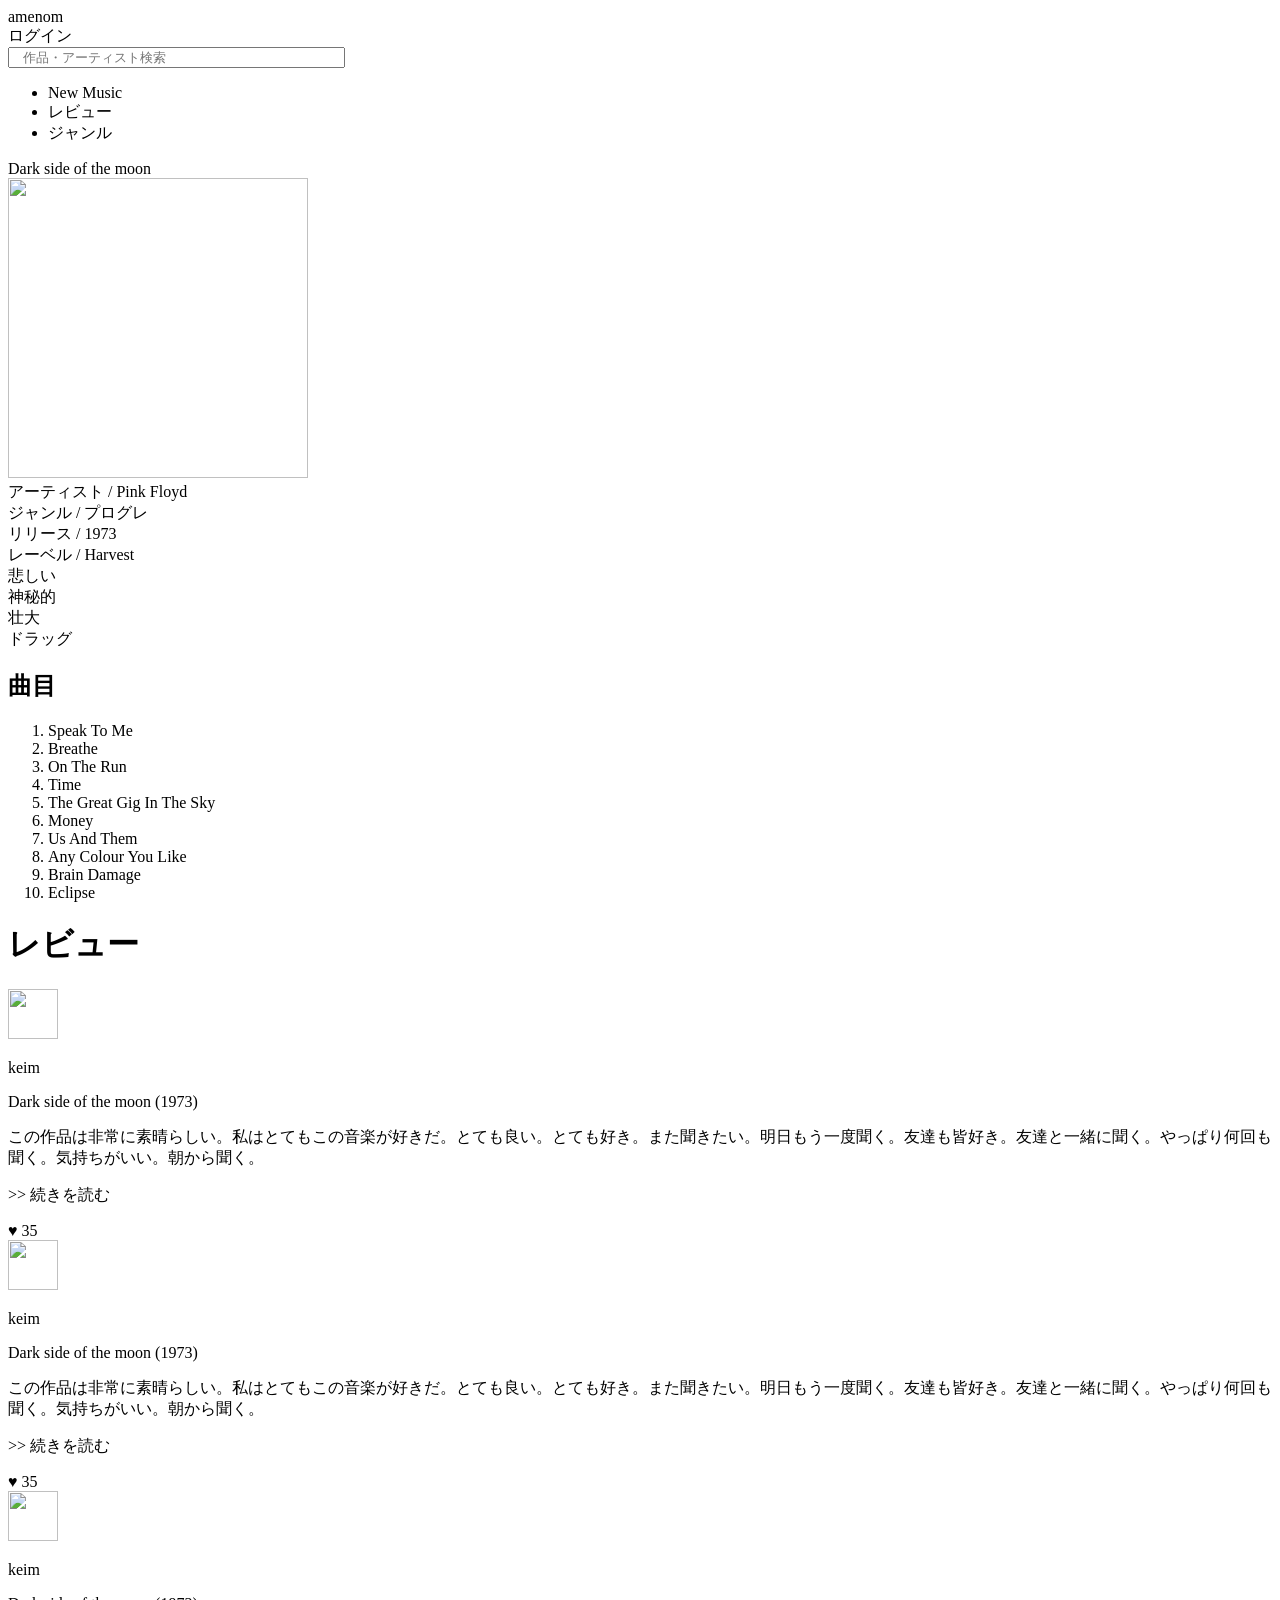
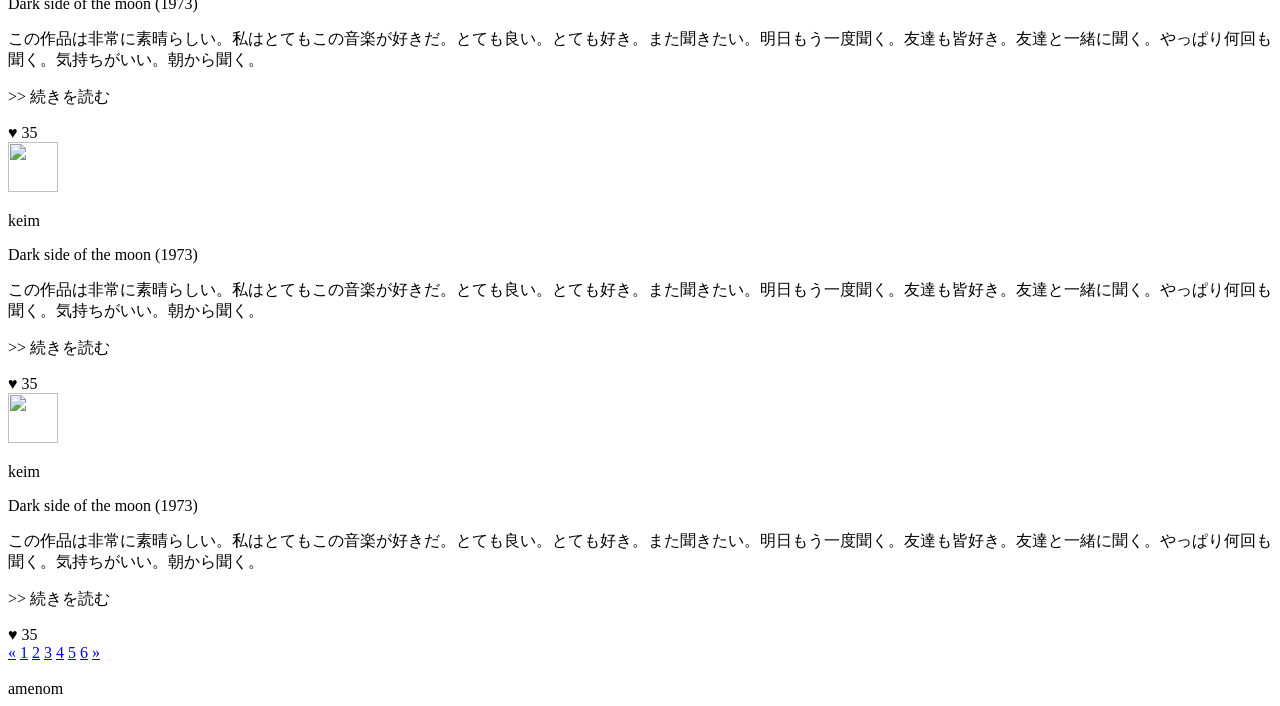
==== templates/each_album.html @ 885d0ac3 "Update each_album.html" ====
<!DOCTYPE html>
<html lang="ja">
<head>
  <meta charset="UTF-8">
  <meta name="viewport" content="width=device-width, initial-scale=1.0">
  <link rel="stylesheet" href="C:\Users\keima\Desktop\amenom\css\each album.css">
  <link href="https://fonts.googleapis.com/css2?family=Quicksand:wght@700&display=swap" rel="stylesheet">
  <title>Album</title>
  <style>
    .review-box-left img{
        width:50px;
        height:50px;
      }
      .review-box-right img{
        width:100px;
        height:100px;
      }
      .jacket img{
            width: 300px;
            height: 300px;	
        }
  </style>
</head>
<body>
  <div class="header">
    <div class="header-logo"> amenom </div>
    <div class="login"> ログイン </div>
    <div class="header-login">
      <form method="get" action="http://www.google.co.jp/search" class="search_container"> <input type="text" size="40" placeholder="   作品・アーティスト検索"> </form>
    </div>
    <div class="header-list">
      <ul>
        <li class="bar">New Music</li>
        <li class="bar">レビュー</li>
        <li class="bar">ジャンル</li>
      </ul>
    </div>
  </div>
  <div class="album-title">Dark side of the moon</div>
  <div class="album-tag-ad">
    <div class="jacket">
       <img src="R-3775445-1343934326-6026.jpg"> </div>
    <div class="tags">
      <div class="tag-detail"> <span class="detail-contents">アーティスト</span> / Pink Floyd</div>
      <div class="tag-detail"> <span class="detail-contents">ジャンル</span> / プログレ</div>
      <div class="tag-detail"> <span class="detail-contents">リリース</span> / 1973</div>
      <div class="tag-detail"> <span class="detail-contents">レーベル</span> / Harvest</div>
      
      <div class="tag-tag">
        <div class="tag-tag-detail">悲しい</div>
        <div class="tag-tag-detail">神秘的</div>
        <div class="tag-tag-detail"> 壮大</div>
        <div class="tag-tag-detail">ドラッグ</div>
      </div>
    </div>
    <div class="track">
      <h2>曲目</h2>
      <div class="tracklist">
        <ol>
          <li>Speak To Me </li>
          <li>Breathe </li>
          <li>On The Run</li>
          <li>Time</li>
          <li>The Great Gig In The Sky</li>
          <li>Money</li>
          <li>Us And Them</li>
          <li>Any Colour You Like</li>
          <li>Brain Damage</li>
          <li>Eclipse</li>
        </ol>
      </div>
    </div>
   
  </div>
  <div class="review-track">
    <div class="review">
      <h1>レビュー</h1>
      <div class="review-box">
        <div class="review-box-top">
          <div class="review-box-left"> <img src="R-3775445-1343934326-6026.jpg">
            <p class="username">keim</p>
            <p class="album-name">Dark side of the moon (1973)</p>
          </div>
        </div>
        <div>
          <p> この作品は非常に素晴らしい。私はとてもこの音楽が好きだ。とても良い。とても好き。また聞きたい。明日もう一度聞く。友達も皆好き。友達と一緒に聞く。やっぱり何回も聞く。気持ちがいい。朝から聞く。 </p>
          <p class="continue">>> 続きを読む</p>
          <div class="heart"><span class="heartmark">&hearts;</span> 35</div>
        </div>
      </div>
      <div class="review-box">
        <div class="review-box-top">
          <div class="review-box-left"> <img src="R-3775445-1343934326-6026.jpg">
            <p class="username">keim</p>
            <p class="album-name">Dark side of the moon (1973)</p>
          </div>
        </div>
        <div>
          <p> この作品は非常に素晴らしい。私はとてもこの音楽が好きだ。とても良い。とても好き。また聞きたい。明日もう一度聞く。友達も皆好き。友達と一緒に聞く。やっぱり何回も聞く。気持ちがいい。朝から聞く。 </p>
          <p class="continue">>> 続きを読む</p>
          <div class="heart"><span class="heartmark">&hearts;</span> 35</div>
        </div>
      </div>
      <div class="review-box">
        <div class="review-box-top">
          <div class="review-box-left"> <img src="R-3775445-1343934326-6026.jpg">
            <p class="username">keim</p>
            <p class="album-name">Dark side of the moon (1973)</p>
          </div>
        </div>
        <div>
          <p> この作品は非常に素晴らしい。私はとてもこの音楽が好きだ。とても良い。とても好き。また聞きたい。明日もう一度聞く。友達も皆好き。友達と一緒に聞く。やっぱり何回も聞く。気持ちがいい。朝から聞く。 </p>
          <p class="continue">>> 続きを読む</p>
          <div class="heart"><span class="heartmark">&hearts;</span> 35</div>
        </div>
      </div>
      <div class="review-box">
        <div class="review-box-top">
          <div class="review-box-left"> <img src="R-3775445-1343934326-6026.jpg">
            <p class="username">keim</p>
            <p class="album-name">Dark side of the moon (1973)</p>
          </div>
        </div>
        <div>
          <p> この作品は非常に素晴らしい。私はとてもこの音楽が好きだ。とても良い。とても好き。また聞きたい。明日もう一度聞く。友達も皆好き。友達と一緒に聞く。やっぱり何回も聞く。気持ちがいい。朝から聞く。 </p>
          <p class="continue">>> 続きを読む</p>
          <div class="heart"><span class="heartmark">&hearts;</span> 35</div>
        </div>
      </div>
      <div class="review-box">
        <div class="review-box-top">
          <div class="review-box-left"> <img src="R-3775445-1343934326-6026.jpg">
            <p class="username">keim</p>
            <p class="album-name">Dark side of the moon (1973)</p>
          </div>
        </div>
        <div>
          <p> この作品は非常に素晴らしい。私はとてもこの音楽が好きだ。とても良い。とても好き。また聞きたい。明日もう一度聞く。友達も皆好き。友達と一緒に聞く。やっぱり何回も聞く。気持ちがいい。朝から聞く。 </p>
          <p class="continue">>> 続きを読む</p>
          <div class="heart"><span class="heartmark">&hearts;</span> 35</div>
        </div>
      </div>
      <div class="pagination"> <a href="#">&laquo;</a> <a href="#">1</a> <a href="#">2</a> <a href="#">3</a> <a href="#">4</a> <a href="#">5</a> <a href="#">6</a> <a href="#">&raquo;</a> </div>
    </div>
    <div class="ad"> <img src="bnr_square.png" alt=""> </div>
    
  </div>
  <div class="footer"> amenom </div>
</body>
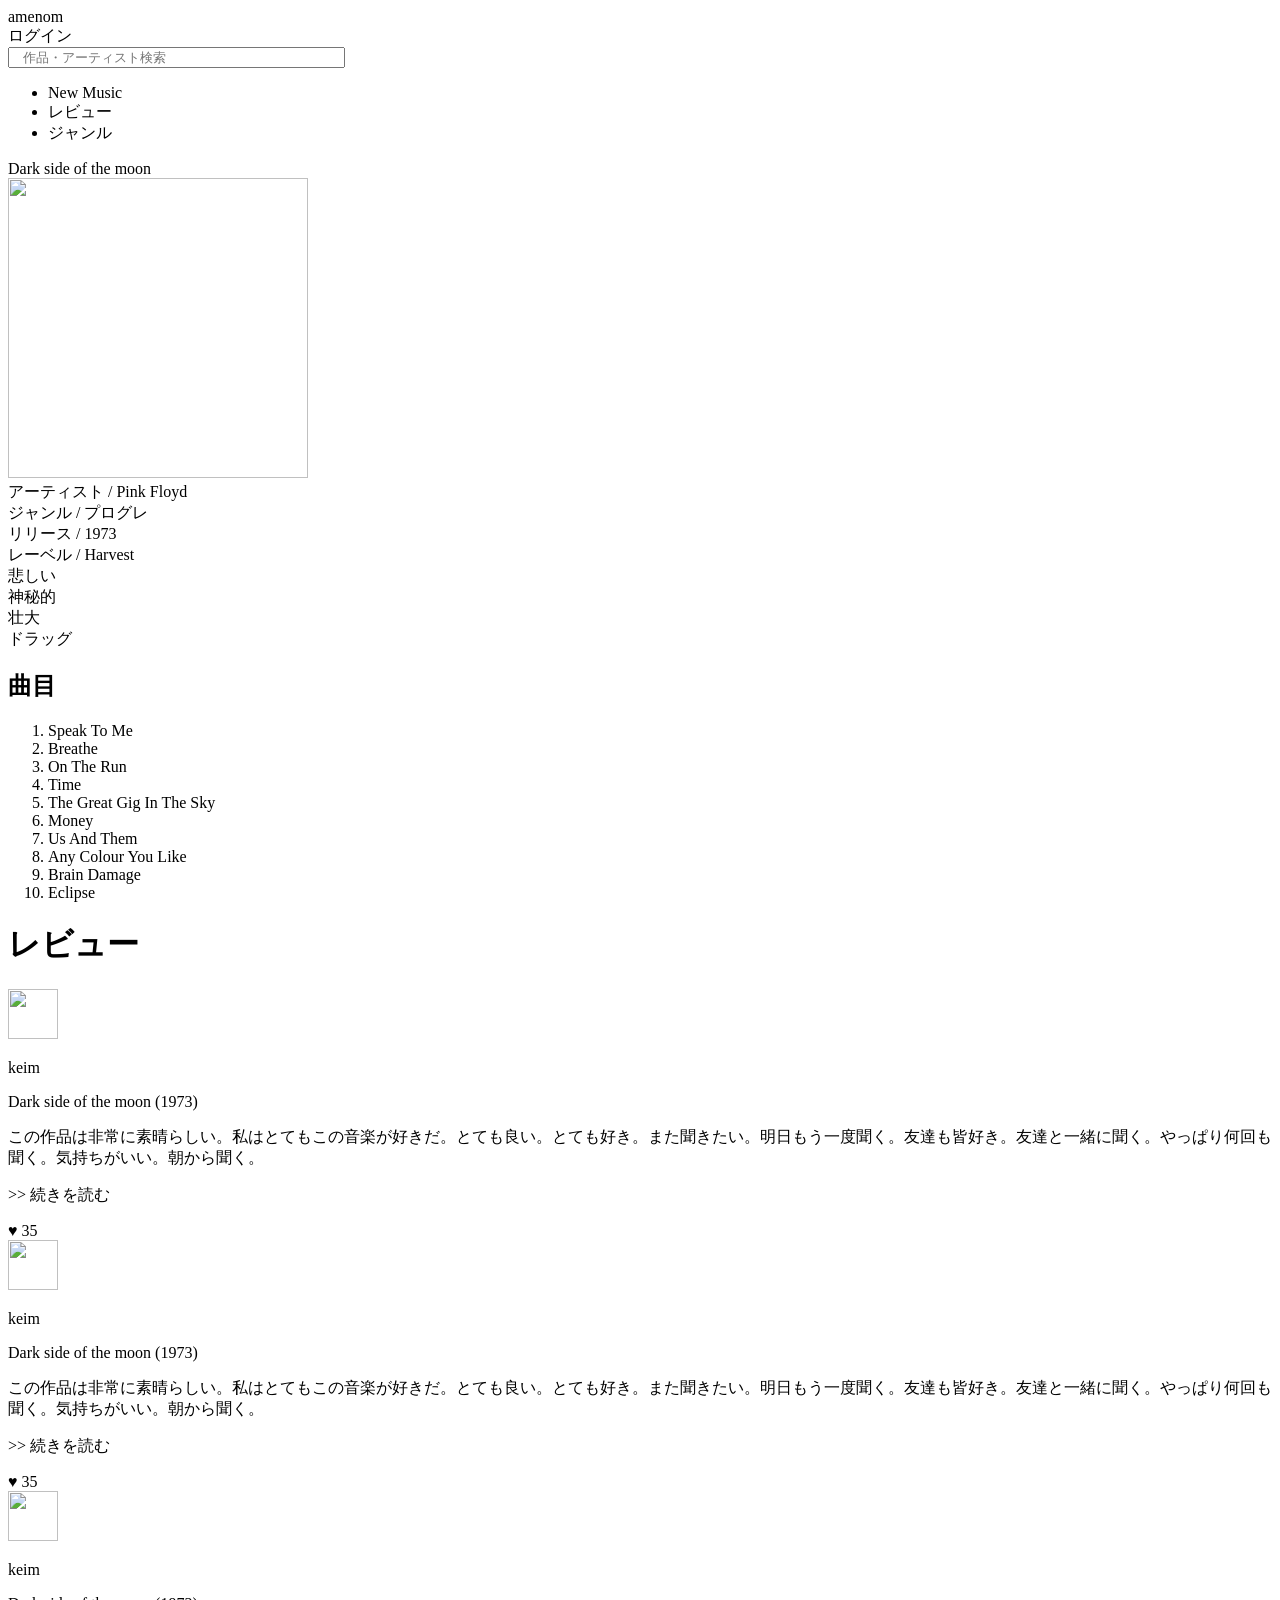
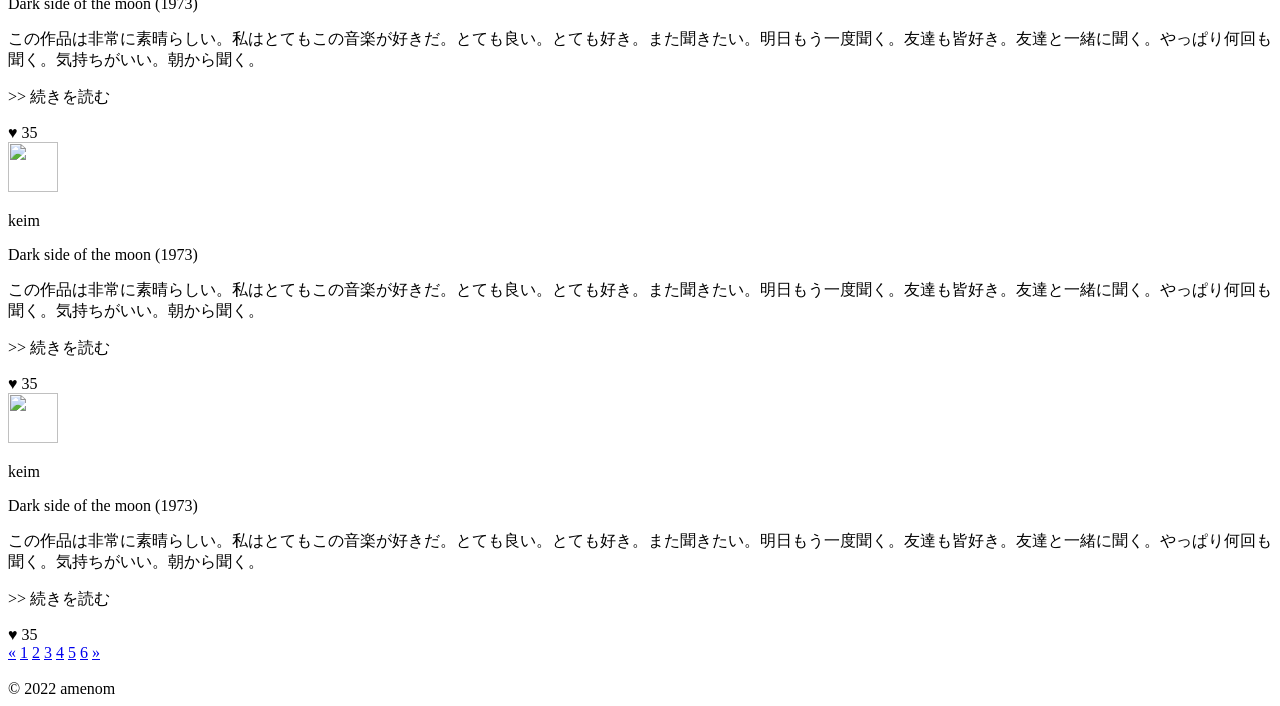
==== commit 9959d326: "Update each_album.html" ====
--- a/templates/each_album.html
+++ b/templates/each_album.html
@@ -145,5 +145,5 @@
     <div class="ad"> <img src="bnr_square.png" alt=""> </div>
     
   </div>
-  <div class="footer"> amenom </div>
+  <div class="footer"> © 2022 amenom </div>
 </body>
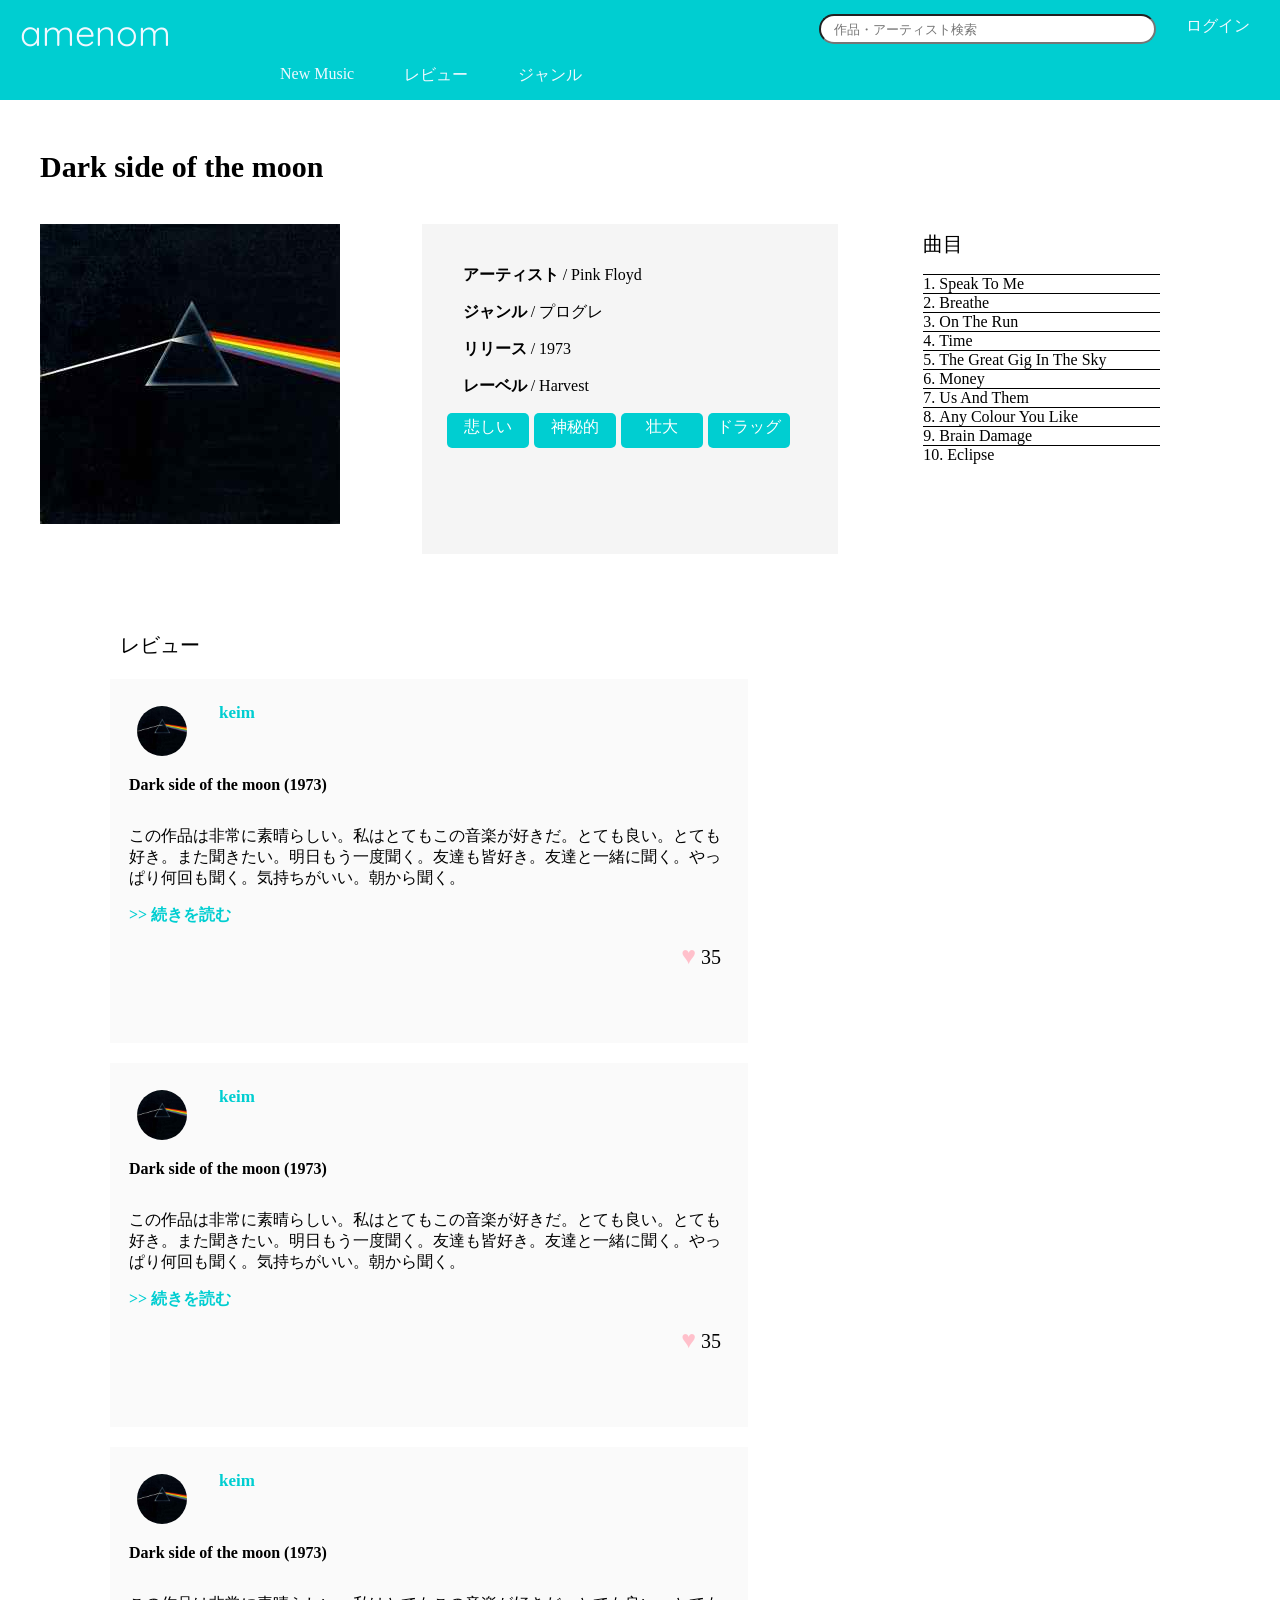
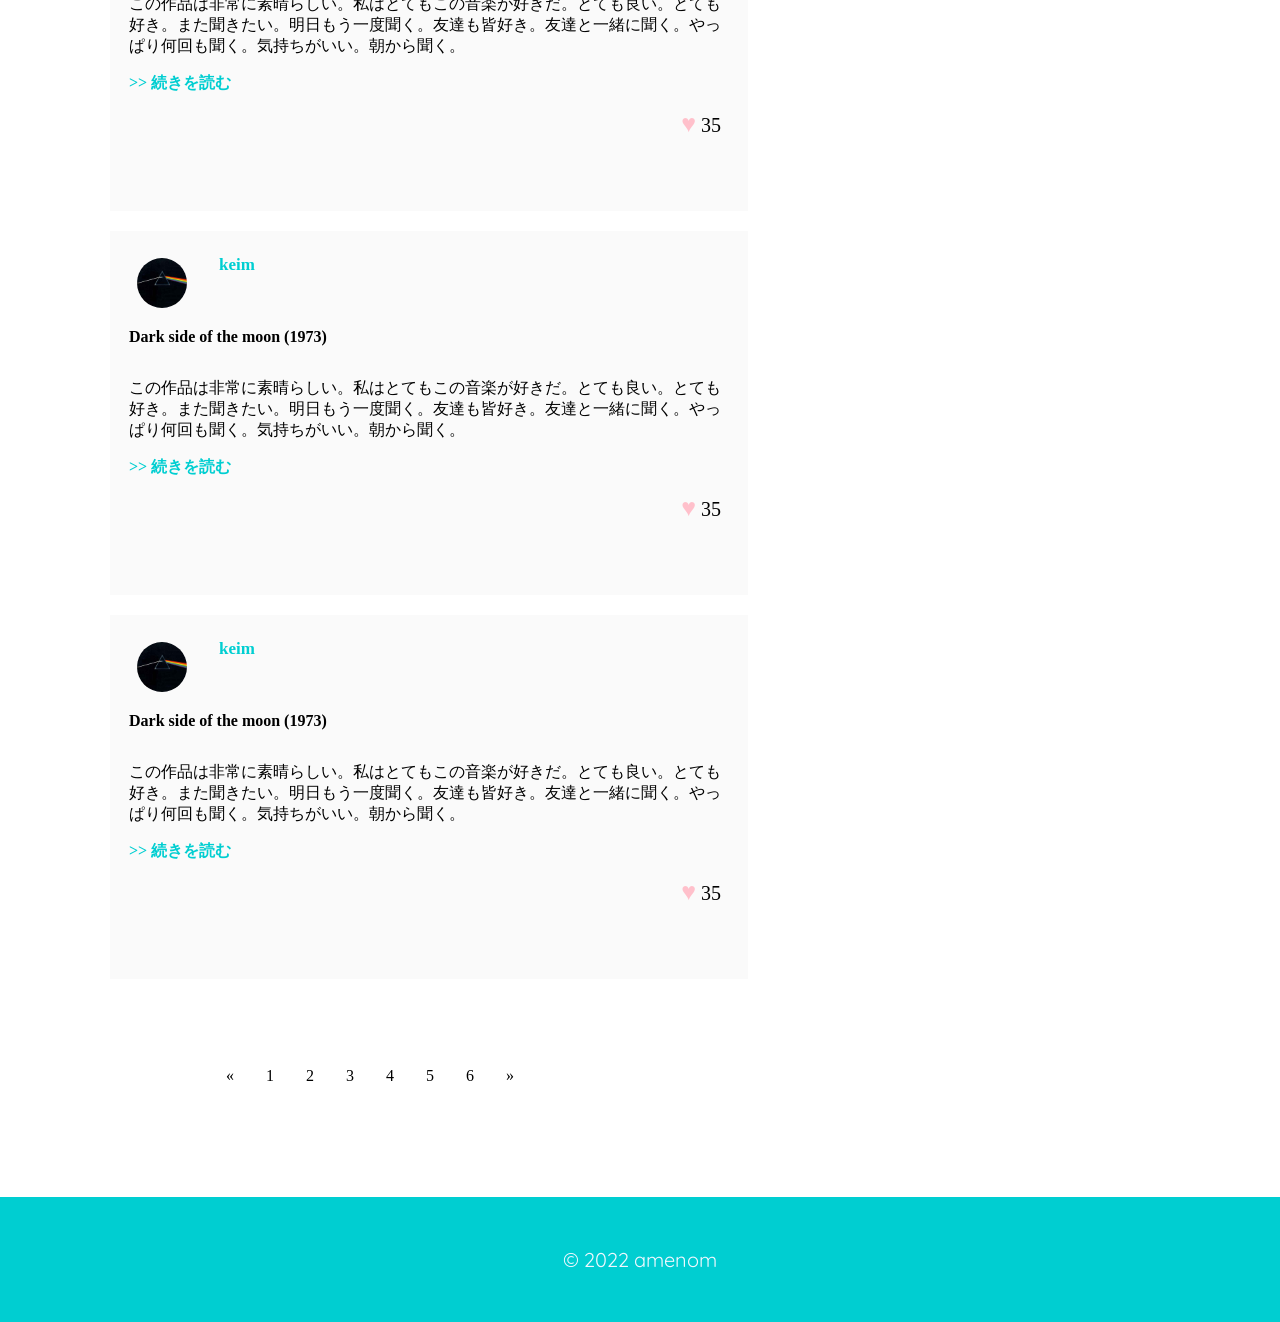
==== commit bf6858b2: "tikan" ====
--- a/templates/each_album.html
+++ b/templates/each_album.html
@@ -3,7 +3,7 @@
 <head>
   <meta charset="UTF-8">
   <meta name="viewport" content="width=device-width, initial-scale=1.0">
-  <link rel="stylesheet" href="C:\Users\keima\Desktop\amenom\css\each album.css">
+  <link rel="stylesheet" href="../static/css/each_album.css">
   <link href="https://fonts.googleapis.com/css2?family=Quicksand:wght@700&display=swap" rel="stylesheet">
   <title>Album</title>
   <style>
@@ -39,7 +39,7 @@
   <div class="album-title">Dark side of the moon</div>
   <div class="album-tag-ad">
     <div class="jacket">
-       <img src="R-3775445-1343934326-6026.jpg"> </div>
+       <img src="../static/img/sample.jpeg"> </div>
     <div class="tags">
       <div class="tag-detail"> <span class="detail-contents">アーティスト</span> / Pink Floyd</div>
       <div class="tag-detail"> <span class="detail-contents">ジャンル</span> / プログレ</div>
@@ -77,7 +77,7 @@
       <h1>レビュー</h1>
       <div class="review-box">
         <div class="review-box-top">
-          <div class="review-box-left"> <img src="R-3775445-1343934326-6026.jpg">
+          <div class="review-box-left"> <img src="../static/img/sample.jpeg">
             <p class="username">keim</p>
             <p class="album-name">Dark side of the moon (1973)</p>
           </div>
@@ -90,7 +90,7 @@
       </div>
       <div class="review-box">
         <div class="review-box-top">
-          <div class="review-box-left"> <img src="R-3775445-1343934326-6026.jpg">
+          <div class="review-box-left"> <img src="../static/img/sample.jpeg">
             <p class="username">keim</p>
             <p class="album-name">Dark side of the moon (1973)</p>
           </div>
@@ -103,7 +103,7 @@
       </div>
       <div class="review-box">
         <div class="review-box-top">
-          <div class="review-box-left"> <img src="R-3775445-1343934326-6026.jpg">
+          <div class="review-box-left"> <img src="../static/img/sample.jpeg">
             <p class="username">keim</p>
             <p class="album-name">Dark side of the moon (1973)</p>
           </div>
@@ -116,7 +116,7 @@
       </div>
       <div class="review-box">
         <div class="review-box-top">
-          <div class="review-box-left"> <img src="R-3775445-1343934326-6026.jpg">
+          <div class="review-box-left"> <img src="../static/img/sample.jpeg">
             <p class="username">keim</p>
             <p class="album-name">Dark side of the moon (1973)</p>
           </div>
@@ -129,7 +129,7 @@
       </div>
       <div class="review-box">
         <div class="review-box-top">
-          <div class="review-box-left"> <img src="R-3775445-1343934326-6026.jpg">
+          <div class="review-box-left"> <img src="../static/img/sample.jpeg">
             <p class="username">keim</p>
             <p class="album-name">Dark side of the moon (1973)</p>
           </div>
--- a/static/css/each_album.css
+++ b/static/css/each_album.css
@@ -0,0 +1,63 @@
+.header{background-color:darkturquoise; color:aliceblue; height:100px; margin:0px;}
+.header-logo{font-family:"Quicksand"; padding:10px 20px; font-size:36px;float:left}
+body{margin:0}
+.bar{float:left;list-style: none;font-size:16px; padding-left:50px;padding-top:0px;color:aliceblue;}
+ul{padding-left: 230px;}
+.header-login{float:right;padding-right:30px}
+.login{float:right;font-size:16px;padding:16px 30px 5px 0px}
+.header-list{clear:left}
+form{padding:14px 0px 25px 20px;}
+form input[type="text"]{height:24px;border-radius:1.5rem 1.5rem 1.5rem 1.5rem}
+.album-tag-ad{display:flex;width:100%;}
+.jacket{ width :33% ;font-size:30px;font-weight: bold;margin-top: 10px;}
+.ad{margin-right: 60px; }
+.track{width:33%;padding:30px;margin-top:0px;}
+.jacket{padding:30px 0px 0px 40px}
+.album-title{word-break: normal;font-size:30px;font-weight: bold;padding:50px 0px 0px 40px}
+.tags{ width :33% ;background-color: #f5f5f5;margin:40px 15px 15px 15px;height:280px;padding:25px}
+.tag-detail{margin:16px}
+.detail-contents{font-weight: bold;}
+.tag-tag{display:inline-block;float:left}
+.tag-tag-detail{width:80px;text-align: center;padding:4px 1px 1px 1px;height:30px; border-radius:5px;
+    color: #fff;background-color: darkturquoise;margin: 0 5px 5px 0;float:left;}
+.ad img{padding:90px 20px 30px 30px}
+.review-track{display:flex}
+.review{width:65%}
+
+ol{margin-right:90px;}
+.tracklist li{border-top:1px solid;list-style-position: inside;}
+.review{display:block; margin:50px 0px 0px 90px}
+.review-box{width:75%;height:350px;background-color:#fafafa;word-break: break-all;padding:7px;margin:20px}
+.review-box-right{text-align: right;}
+.review-box-right img{padding:20px 20px 0px 0px;}
+.review-box-left img{border-radius:50%;padding:20px ;float:left}
+.username{font-size:17px;color:darkturquoise;font-weight: bold;}
+.album-name{clear:left;font-weight:bold;word-break: normal;}
+.review-box-top{display:flex;justify-content: space-between;}
+.review-box p{padding:0px 12px 0px 12px; 
+  overflow: hidden;
+  display: -webkit-box;
+  -webkit-box-orient: vertical;
+  -webkit-line-clamp: 4;
+}
+.continue{color:darkturquoise;font-weight: bold;}
+.star{text-align: right;color:darkturquoise}
+.pagination {
+  display: inline-block;padding:60px 0px 0px 120px;
+}
+
+.pagination a {
+  color: black;
+  float: left;
+  padding: 8px 16px;
+  text-decoration: none;
+}
+.footer{font-size:20px;clear:left;background-color: darkturquoise;padding:50px;
+    text-align: center;margin-top: 100px;color:aliceblue;font-family:"Quicksand"}
+h1{font-size:20px;font-weight: normal;margin-left:30px;}
+
+h2{font-size:20px;font-weight:normal;margin-left: 40px;}
+.heart{text-align: right;font-size:20px;padding:0px 20px 0px 0px;margin:0px}
+  .heartmark{color:pink;font-size:25px}
+
+
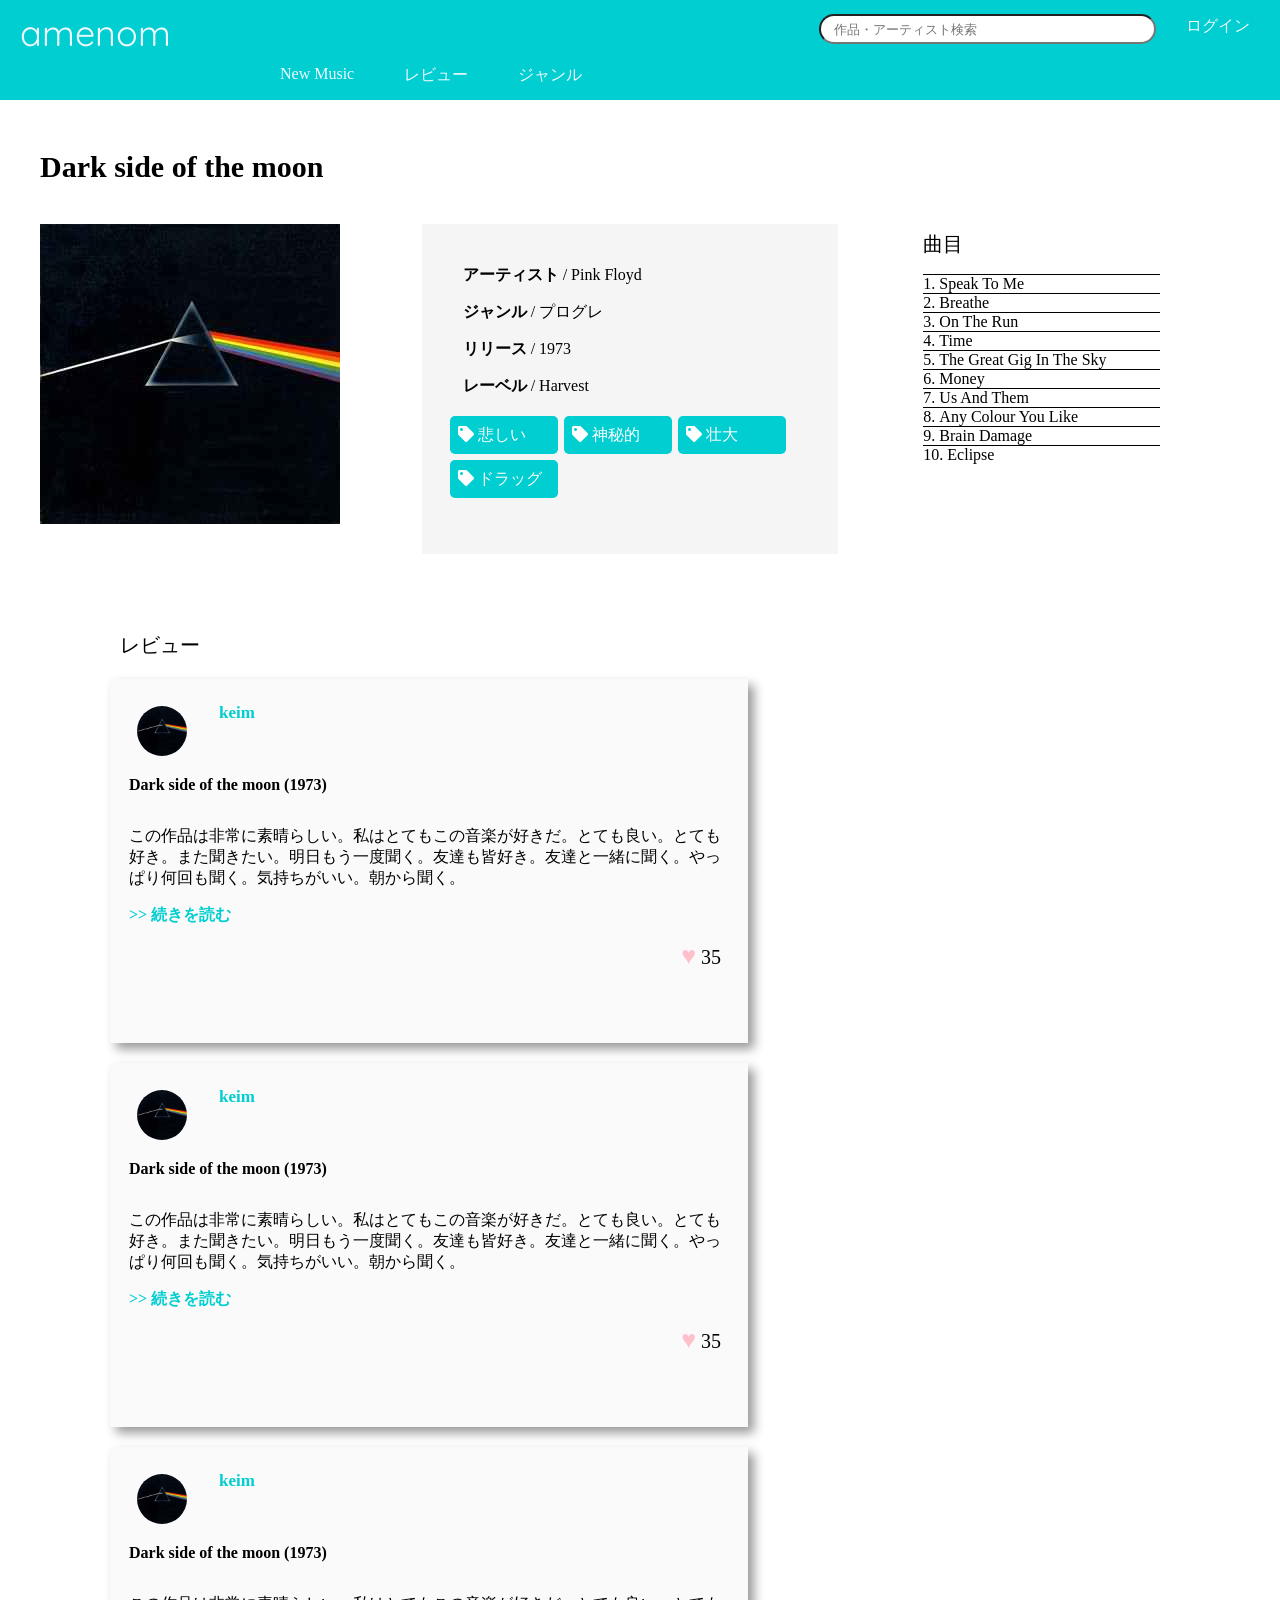
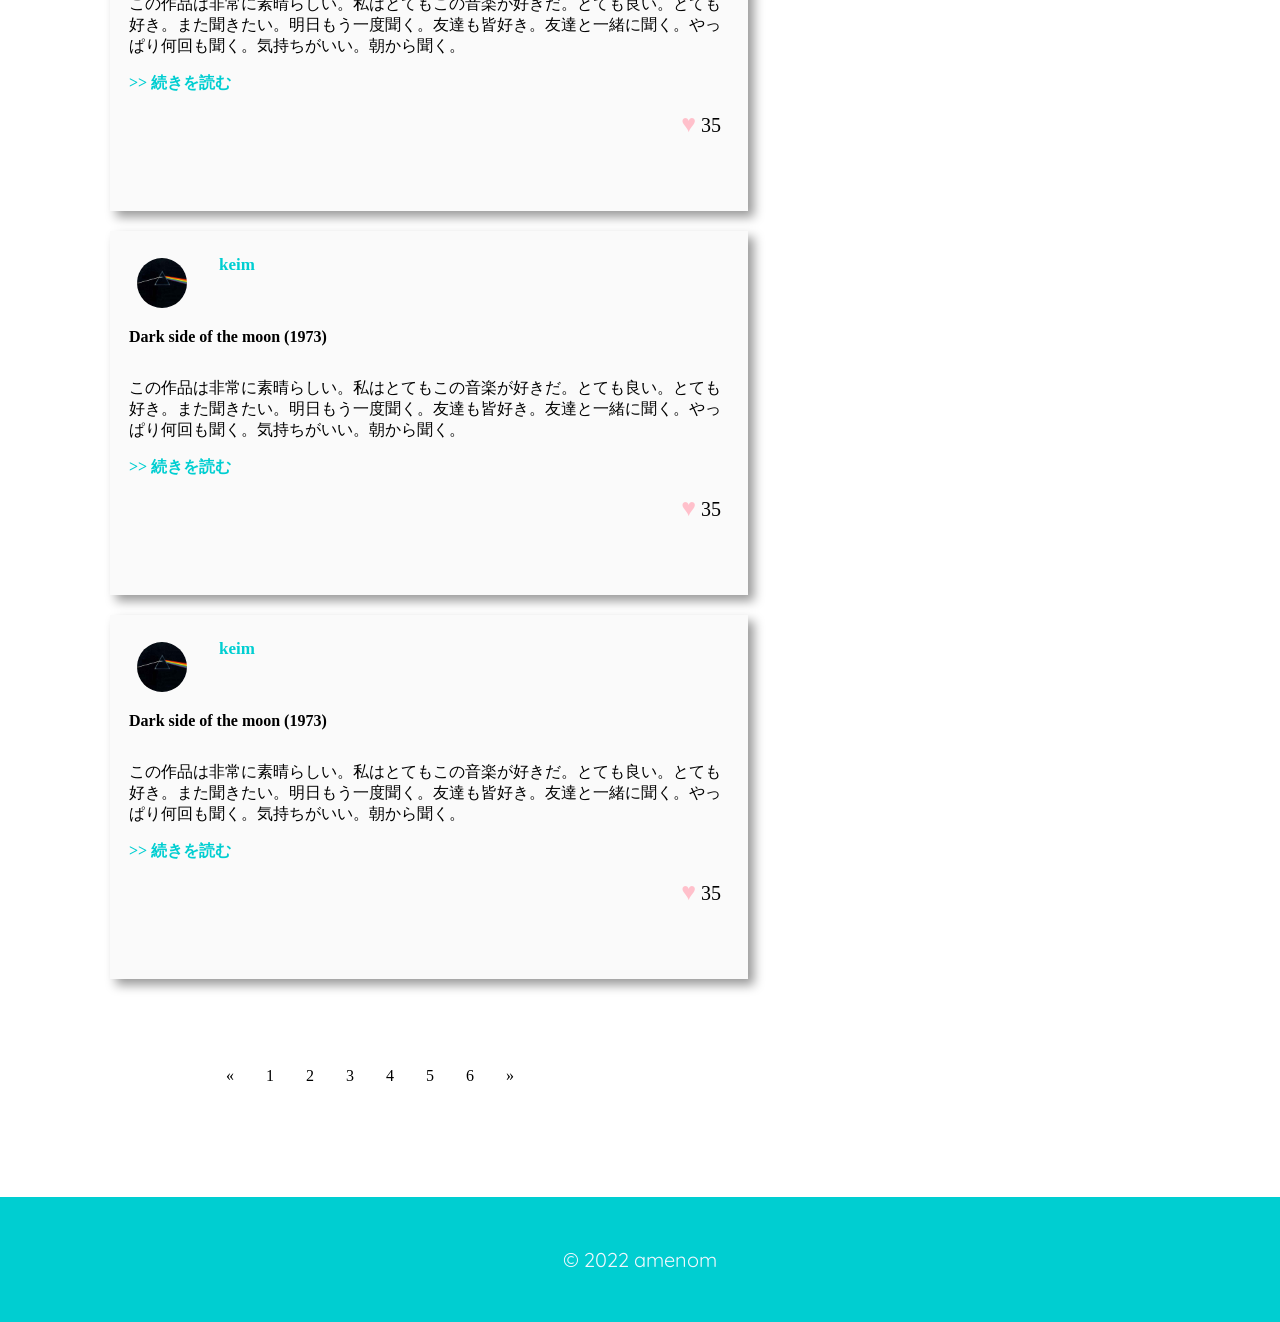
==== commit a4a13db6: "Add tag-icon." ====
--- a/templates/each_album.html
+++ b/templates/each_album.html
@@ -5,6 +5,7 @@
   <meta name="viewport" content="width=device-width, initial-scale=1.0">
   <link rel="stylesheet" href="../static/css/each_album.css">
   <link href="https://fonts.googleapis.com/css2?family=Quicksand:wght@700&display=swap" rel="stylesheet">
+  <link rel="stylesheet" href="https://use.fontawesome.com/releases/v5.15.4/css/all.css">
   <title>Album</title>
   <style>
     .review-box-left img{
@@ -47,10 +48,10 @@
       <div class="tag-detail"> <span class="detail-contents">レーベル</span> / Harvest</div>
       
       <div class="tag-tag">
-        <div class="tag-tag-detail">悲しい</div>
-        <div class="tag-tag-detail">神秘的</div>
-        <div class="tag-tag-detail"> 壮大</div>
-        <div class="tag-tag-detail">ドラッグ</div>
+        <div class="tag-tag-detail"><i class="fa fa-tag"></i>悲しい</div>
+        <div class="tag-tag-detail"><i class="fa fa-tag"></i>神秘的</div>
+        <div class="tag-tag-detail"><i class="fa fa-tag"></i>壮大</div>
+        <div class="tag-tag-detail"><i class="fa fa-tag"></i>ドラッグ</div>
       </div>
     </div>
     <div class="track">
--- a/static/css/each_album.css
+++ b/static/css/each_album.css
@@ -14,12 +14,15 @@
 .track{width:33%;padding:30px;margin-top:0px;}
 .jacket{padding:30px 0px 0px 40px}
 .album-title{word-break: normal;font-size:30px;font-weight: bold;padding:50px 0px 0px 40px}
-.tags{ width :33% ;background-color: #f5f5f5;margin:40px 15px 15px 15px;height:280px;padding:25px}
+.tags{ width:33%;background-color:#f5f5f5;margin:40px 15px 15px 15px;height:280px;padding:25px}
 .tag-detail{margin:16px}
 .detail-contents{font-weight: bold;}
 .tag-tag{display:inline-block;float:left}
-.tag-tag-detail{width:80px;text-align: center;padding:4px 1px 1px 1px;height:30px; border-radius:5px;
-    color: #fff;background-color: darkturquoise;margin: 0 5px 5px 0;float:left;}
+.tag-tag-detail{width:100px;vertical-align:middle;text-align: left;padding: 4px;height:30px; border-radius:5px;
+    color: #fff;background-color: darkturquoise;margin: 3px;float:left;}
+.tag-tag-detail i {
+  margin: 6px 4px 0 4px;
+}
 .ad img{padding:90px 20px 30px 30px}
 .review-track{display:flex}
 .review{width:65%}
@@ -27,7 +30,7 @@
 ol{margin-right:90px;}
 .tracklist li{border-top:1px solid;list-style-position: inside;}
 .review{display:block; margin:50px 0px 0px 90px}
-.review-box{width:75%;height:350px;background-color:#fafafa;word-break: break-all;padding:7px;margin:20px}
+.review-box{width:75%;height:350px;background-color:#fafafa;word-break: break-all;padding:7px;margin:20px;box-shadow: 6px 6px 10px 0px rgba(0, 0, 0, 0.4);}
 .review-box-right{text-align: right;}
 .review-box-right img{padding:20px 20px 0px 0px;}
 .review-box-left img{border-radius:50%;padding:20px ;float:left}
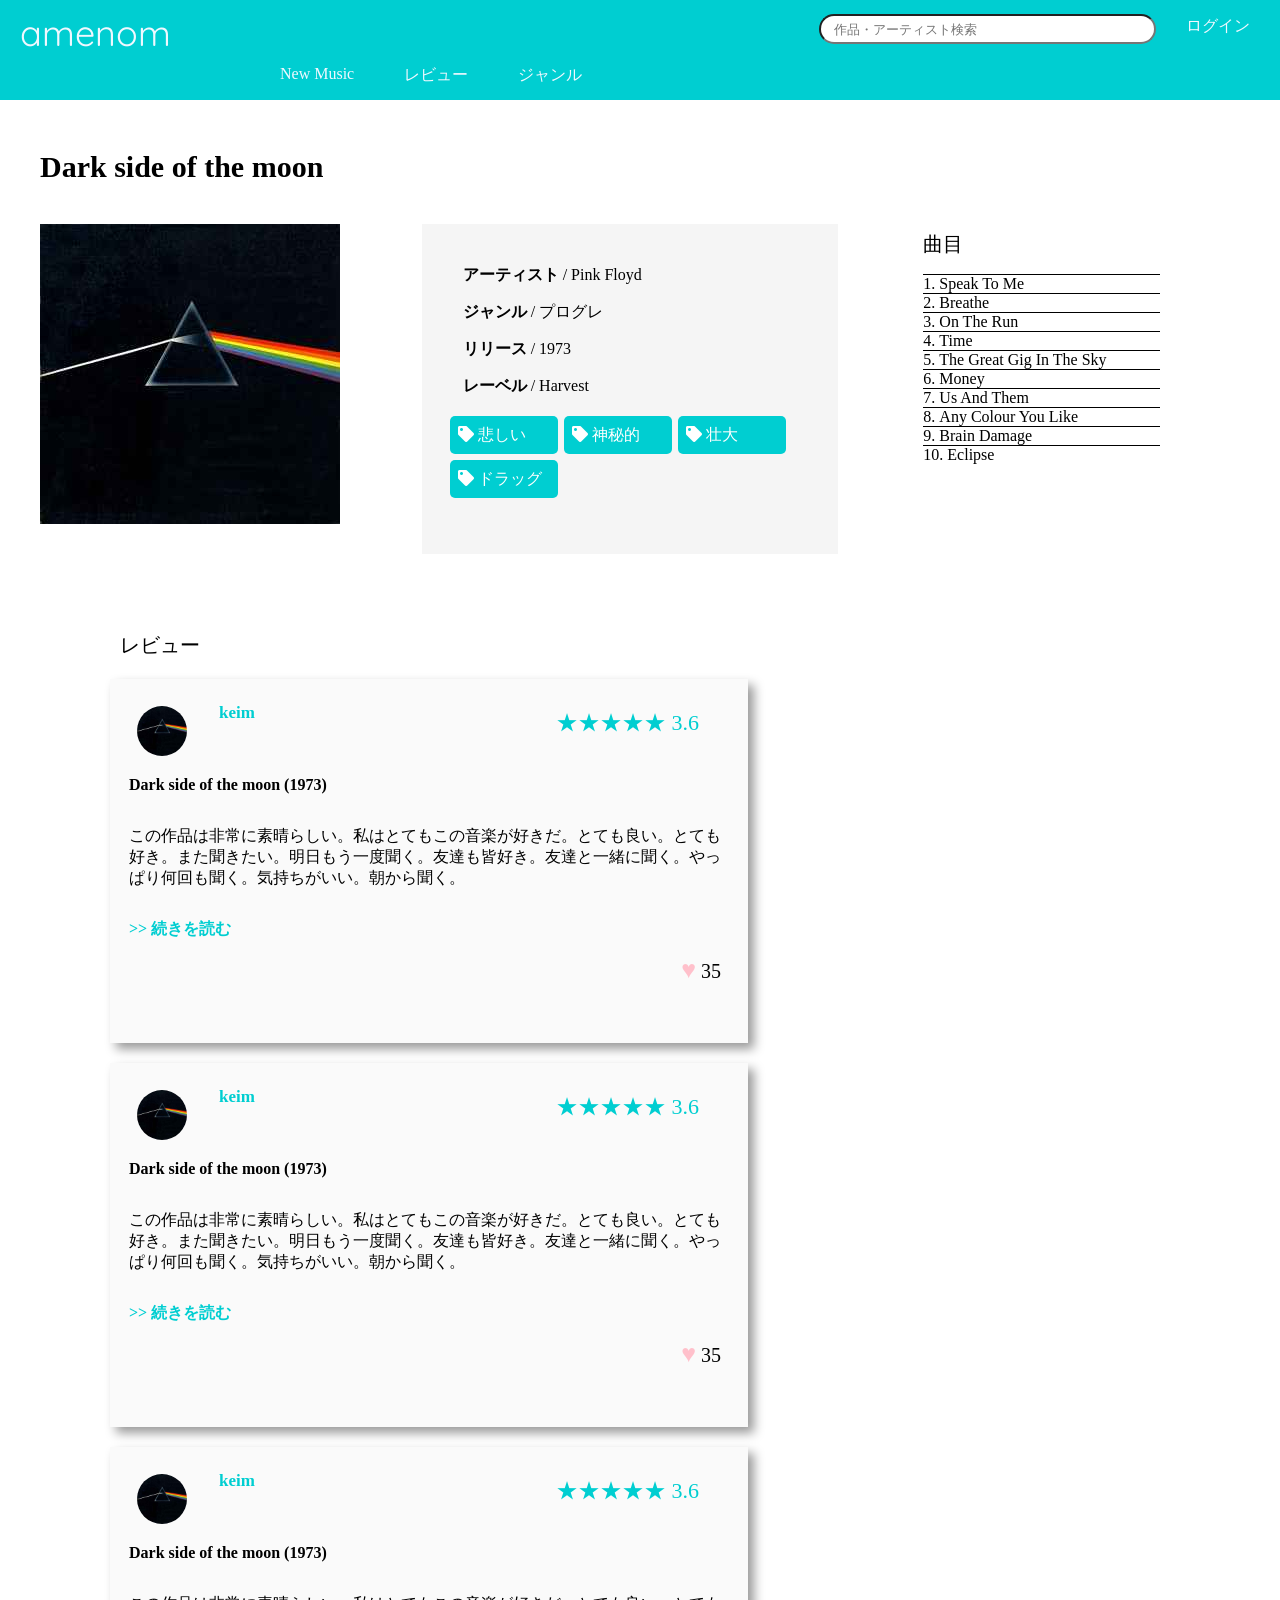
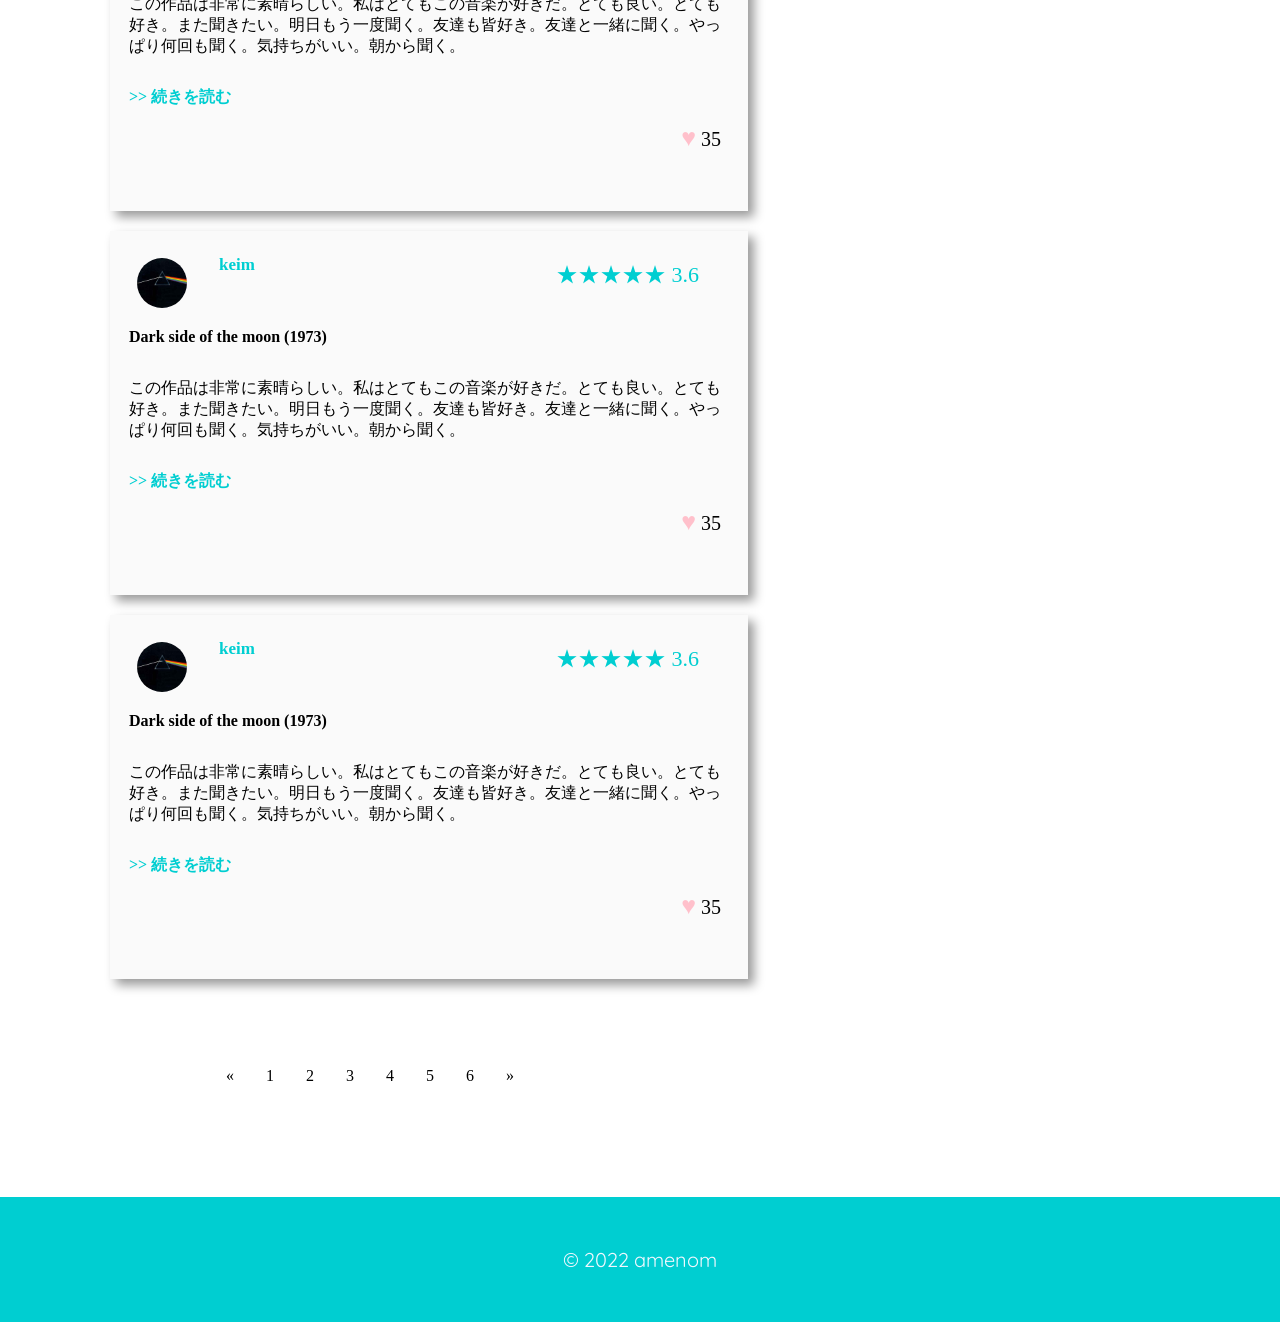
==== commit 909931da: "微調整" ====
--- a/templates/each_album.html
+++ b/templates/each_album.html
@@ -80,6 +80,9 @@
         <div class="review-box-top">
           <div class="review-box-left"> <img src="../static/img/sample.jpeg">
             <p class="username">keim</p>
+            <p class="star">
+          ★★★★★ 3.6
+            </p>
             <p class="album-name">Dark side of the moon (1973)</p>
           </div>
         </div>
@@ -93,6 +96,26 @@
         <div class="review-box-top">
           <div class="review-box-left"> <img src="../static/img/sample.jpeg">
             <p class="username">keim</p>
+            <p class="star">
+          ★★★★★ 3.6
+            </p>
+            <p class="album-name">Dark side of the moon (1973)</p>
+          </div>
+        </div>
+        <div>
+          <p> この作品は非常に素晴らしい。私はとてもこの音楽が好きだ。とても良い。とても好き。また聞きたい。明日もう一度聞く。友達も皆好き。友達と一緒に聞く。やっぱり何回も聞く。気持ちがいい。朝から聞く。 </p>
+          <p class="continue">>> 続きを読む</p>
+          <div class="heart"><span class="heartmark">&hearts;</span> 35</div>
+
+        </div>
+      </div>
+      <div class="review-box">
+        <div class="review-box-top">
+          <div class="review-box-left"> <img src="../static/img/sample.jpeg">
+            <p class="username">keim</p>
+            <p class="star">
+          ★★★★★ 3.6
+            </p>
             <p class="album-name">Dark side of the moon (1973)</p>
           </div>
         </div>
@@ -106,6 +129,9 @@
         <div class="review-box-top">
           <div class="review-box-left"> <img src="../static/img/sample.jpeg">
             <p class="username">keim</p>
+            <p class="star">
+          ★★★★★ 3.6
+            </p>
             <p class="album-name">Dark side of the moon (1973)</p>
           </div>
         </div>
@@ -119,19 +145,9 @@
         <div class="review-box-top">
           <div class="review-box-left"> <img src="../static/img/sample.jpeg">
             <p class="username">keim</p>
-            <p class="album-name">Dark side of the moon (1973)</p>
-          </div>
-        </div>
-        <div>
-          <p> この作品は非常に素晴らしい。私はとてもこの音楽が好きだ。とても良い。とても好き。また聞きたい。明日もう一度聞く。友達も皆好き。友達と一緒に聞く。やっぱり何回も聞く。気持ちがいい。朝から聞く。 </p>
-          <p class="continue">>> 続きを読む</p>
-          <div class="heart"><span class="heartmark">&hearts;</span> 35</div>
-        </div>
-      </div>
-      <div class="review-box">
-        <div class="review-box-top">
-          <div class="review-box-left"> <img src="../static/img/sample.jpeg">
-            <p class="username">keim</p>
+            <p class="star">
+          ★★★★★ 3.6
+            </p>
             <p class="album-name">Dark side of the moon (1973)</p>
           </div>
         </div>
--- a/static/css/each_album.css
+++ b/static/css/each_album.css
@@ -34,7 +34,7 @@
 .review-box-right{text-align: right;}
 .review-box-right img{padding:20px 20px 0px 0px;}
 .review-box-left img{border-radius:50%;padding:20px ;float:left}
-.username{font-size:17px;color:darkturquoise;font-weight: bold;}
+.username{font-size:17px;color:darkturquoise;font-weight: bold;float:left}
 .album-name{clear:left;font-weight:bold;word-break: normal;}
 .review-box-top{display:flex;justify-content: space-between;}
 .review-box p{padding:0px 12px 0px 12px; 
@@ -43,8 +43,8 @@
   -webkit-box-orient: vertical;
   -webkit-line-clamp: 4;
 }
-.continue{color:darkturquoise;font-weight: bold;}
-.star{text-align: right;color:darkturquoise}
+.continue{color:darkturquoise;font-weight: bold;margin-top:30px}
+
 .pagination {
   display: inline-block;padding:60px 0px 0px 120px;
 }
@@ -60,7 +60,9 @@
 h1{font-size:20px;font-weight: normal;margin-left:30px;}
 
 h2{font-size:20px;font-weight:normal;margin-left: 40px;}
-.heart{text-align: right;font-size:20px;padding:0px 20px 0px 0px;margin:0px}
+.heart{text-align:right;font-size:20px;padding:0px 20px 0px 0px;margin:0px}
   .heartmark{color:pink;font-size:25px}
+.star{width:420px;text-align:right;color:darkturquoise;font-size:22px;font-wight:bold;}
 
 
+
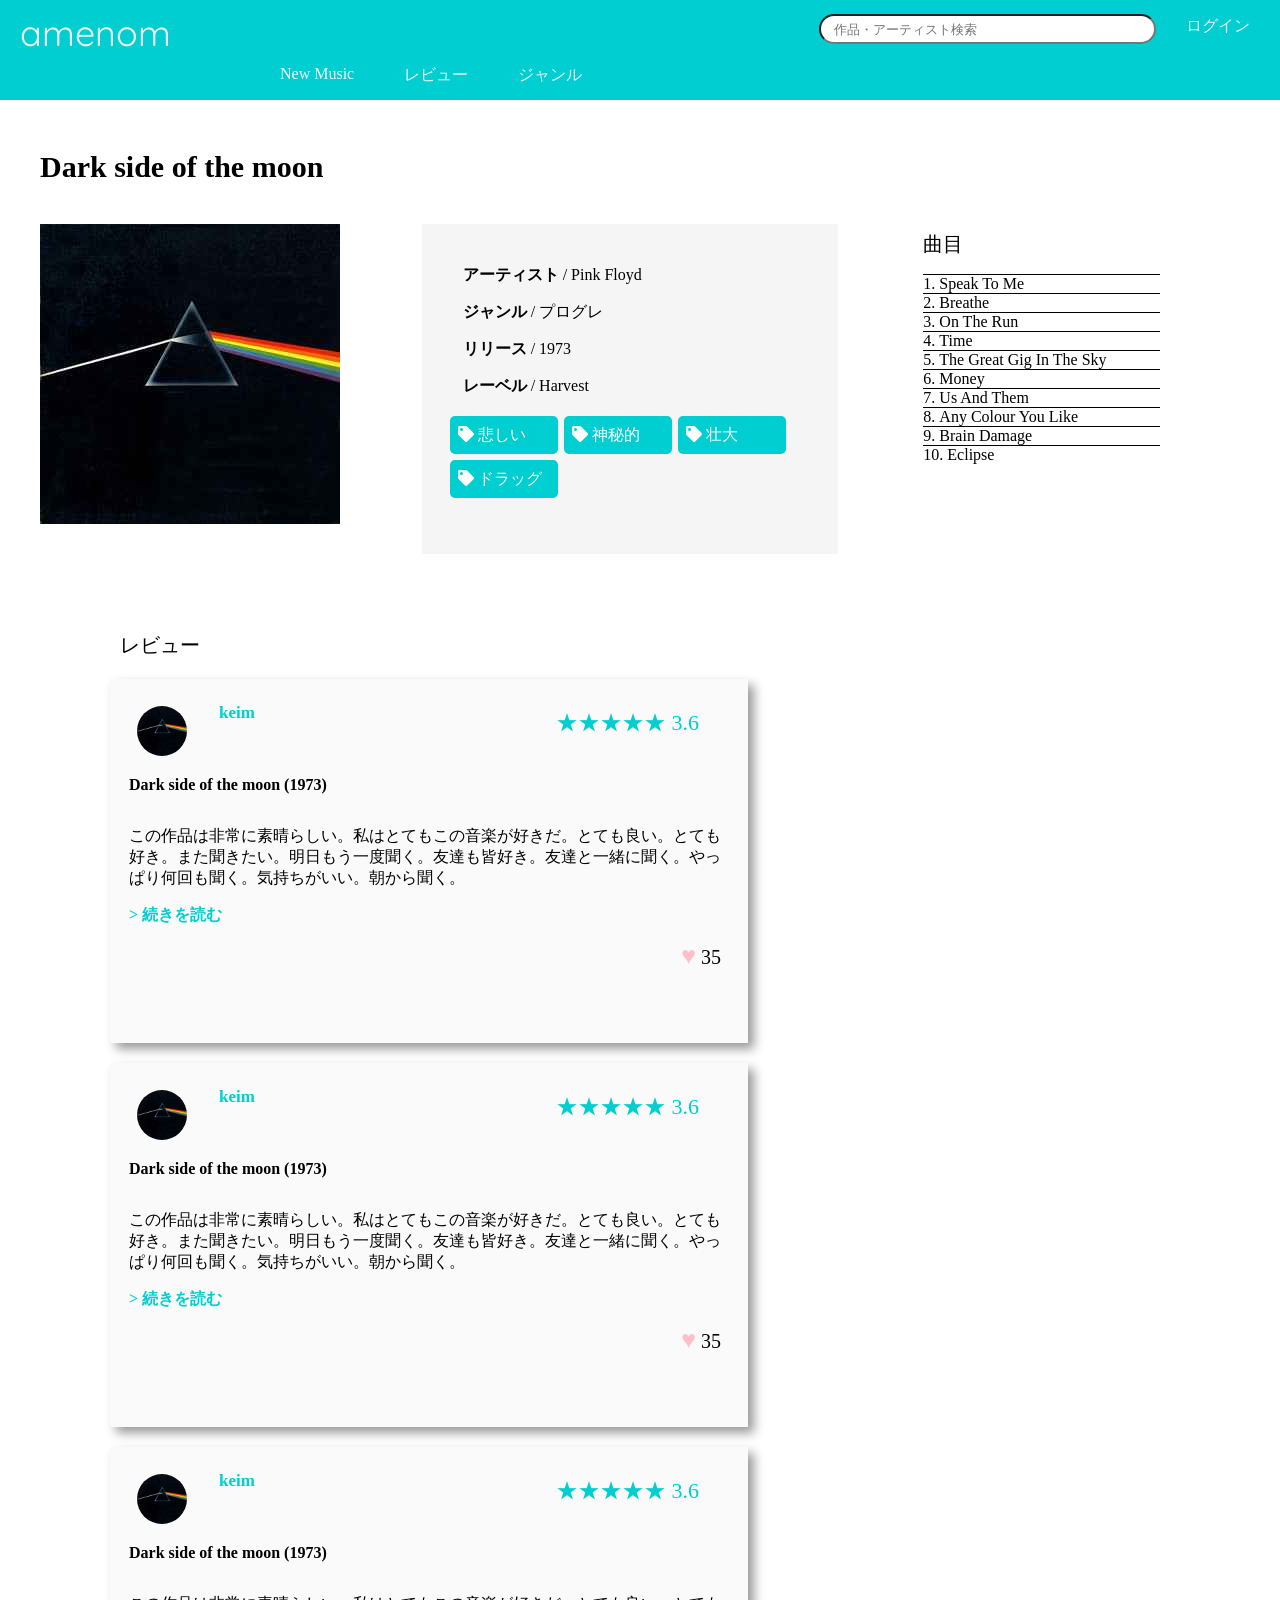
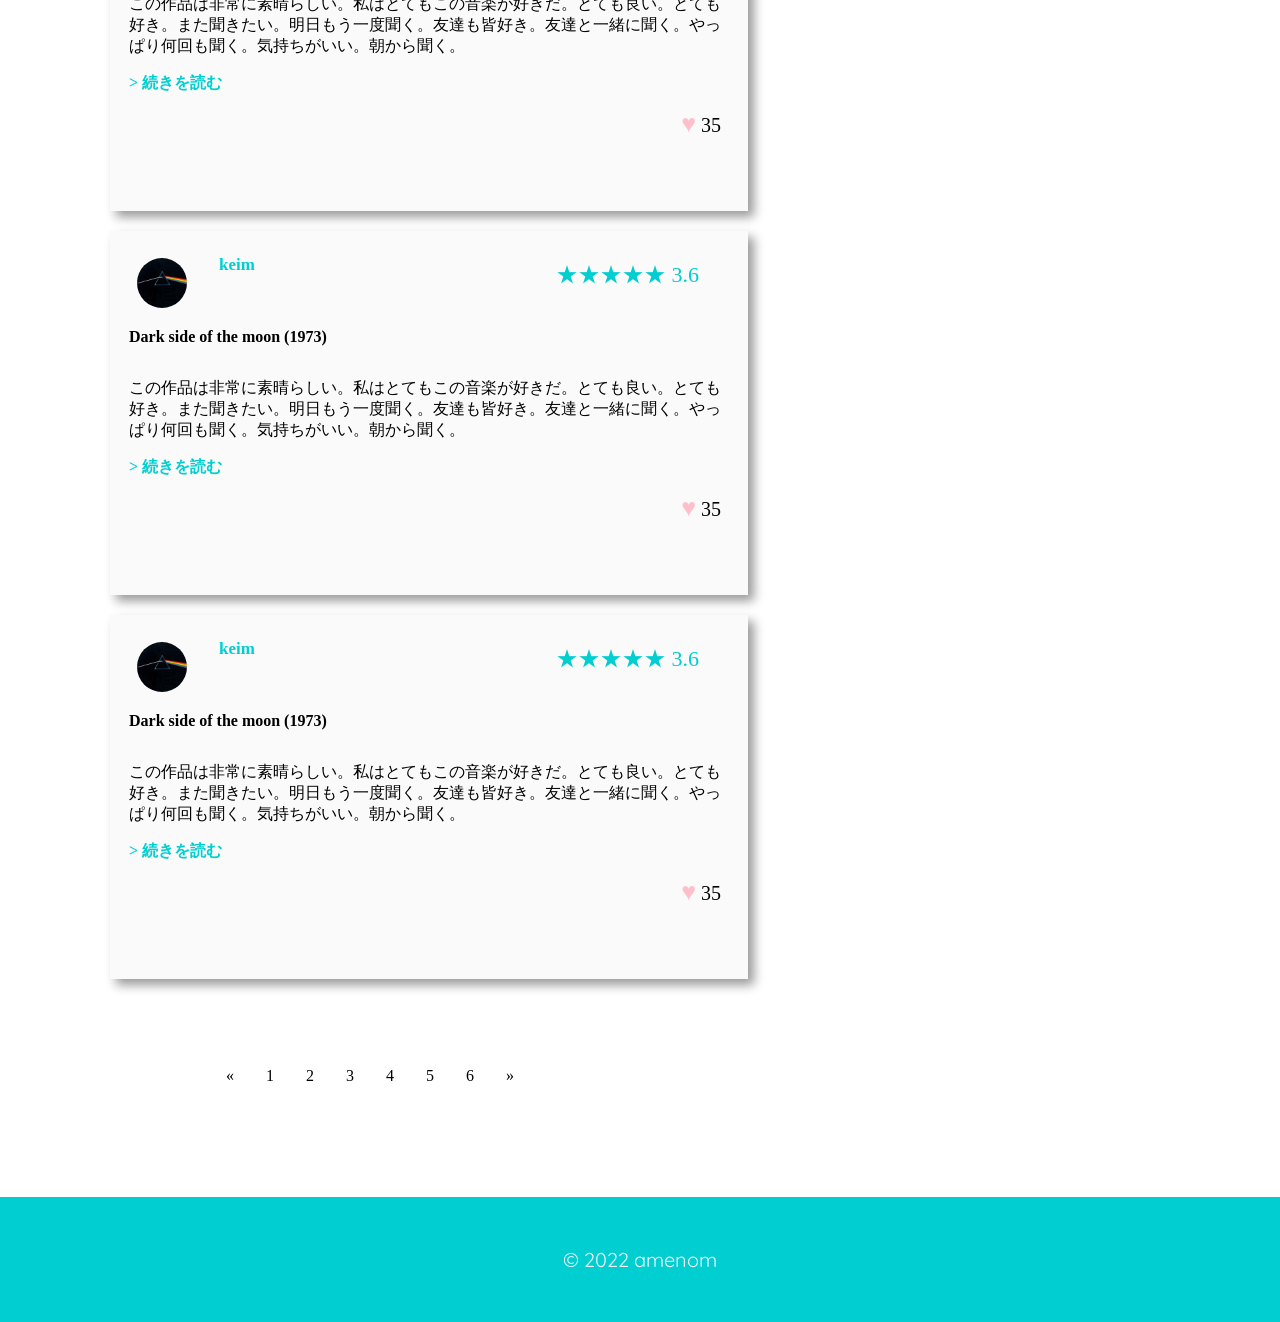
==== commit 735ddcc4: "取りあえず動くようにしました〜．" ====
--- a/templates/each_album.html
+++ b/templates/each_album.html
@@ -1,166 +1,176 @@
 <!DOCTYPE html>
 <html lang="ja">
 <head>
-  <meta charset="UTF-8">
-  <meta name="viewport" content="width=device-width, initial-scale=1.0">
-  <link rel="stylesheet" href="../static/css/each_album.css">
-  <link href="https://fonts.googleapis.com/css2?family=Quicksand:wght@700&display=swap" rel="stylesheet">
-  <link rel="stylesheet" href="https://use.fontawesome.com/releases/v5.15.4/css/all.css">
-  <title>Album</title>
-  <style>
-    .review-box-left img{
-        width:50px;
-        height:50px;
-      }
-      .review-box-right img{
-        width:100px;
-        height:100px;
-      }
-      .jacket img{
+    <meta charset="UTF-8">
+    <meta name="viewport" content="width=device-width, initial-scale=1.0">
+    <link rel="stylesheet" href="../static/css/each_album.css">
+    <link href="https://fonts.googleapis.com/css2?family=Quicksand:wght@700&display=swap" rel="stylesheet">
+    <link rel="stylesheet" href="https://use.fontawesome.com/releases/v5.15.4/css/all.css">
+    <title>Album</title>
+    <style>
+        .review-box-left img{
+            width:50px;
+            height:50px;
+        }
+        .review-box-right img{
+            width:100px;
+            height:100px;
+        }
+        .jacket img{
             width: 300px;
-            height: 300px;	
+            height: 300px;
         }
-  </style>
+    </style>
 </head>
+
 <body>
-  <div class="header">
-    <div class="header-logo"> amenom </div>
-    <div class="login"> ログイン </div>
-    <div class="header-login">
-      <form method="get" action="http://www.google.co.jp/search" class="search_container"> <input type="text" size="40" placeholder="   作品・アーティスト検索"> </form>
+    <div class="header">
+        <div class="header-logo"><a class="header-logo-text" href="/">amenom</a></div>
+
+        <div class="login"> ログイン </div>
+
+        <div class="header-login">
+            <form method="get" action="http://www.google.co.jp/search" class="search_container"> <input type="text" size="40" placeholder="   作品・アーティスト検索"> </form>
+        </div>
+
+        <div class="header-list">
+            <ul>
+                <li class="bar"><a class="header-list-text" href="/new_music">New Music</a></li>
+                <li class="bar"><a class="header-list-text" href="/reviews">レビュー</a></li>
+                <li class="bar"><a class="header-list-text" href="/genre">ジャンル</a></li>
+            </ul>
+        </div>
     </div>
-    <div class="header-list">
-      <ul>
-        <li class="bar">New Music</li>
-        <li class="bar">レビュー</li>
-        <li class="bar">ジャンル</li>
-      </ul>
+
+    <div class="album-title">Dark side of the moon</div>
+
+    <div class="album-tag-ad">
+        <div class="jacket">
+            <img src="../static/img/sample.jpeg">
+        </div>
+        <div class="tags">
+            <div class="tag-detail"> <span class="detail-contents">アーティスト</span> / Pink Floyd</div>
+            <div class="tag-detail"> <span class="detail-contents">ジャンル</span> / プログレ</div>
+            <div class="tag-detail"> <span class="detail-contents">リリース</span> / 1973</div>
+            <div class="tag-detail"> <span class="detail-contents">レーベル</span> / Harvest</div>
+
+            <div class="tag-tag">
+                <div class="tag-tag-detail"><i class="fa fa-tag"></i>悲しい</div>
+                <div class="tag-tag-detail"><i class="fa fa-tag"></i>神秘的</div>
+                <div class="tag-tag-detail"><i class="fa fa-tag"></i>壮大</div>
+                <div class="tag-tag-detail"><i class="fa fa-tag"></i>ドラッグ</div>
+            </div>
+        </div>
+
+        <div class="track">
+            <h2>曲目</h2>
+            <div class="tracklist">
+                <ol>
+                    <li>Speak To Me </li>
+                    <li>Breathe </li>
+                    <li>On The Run</li>
+                    <li>Time</li>
+                    <li>The Great Gig In The Sky</li>
+                    <li>Money</li>
+                    <li>Us And Them</li>
+                    <li>Any Colour You Like</li>
+                    <li>Brain Damage</li>
+                    <li>Eclipse</li>
+                </ol>
+            </div>
+        </div>
+
     </div>
-  </div>
-  <div class="album-title">Dark side of the moon</div>
-  <div class="album-tag-ad">
-    <div class="jacket">
-       <img src="../static/img/sample.jpeg"> </div>
-    <div class="tags">
-      <div class="tag-detail"> <span class="detail-contents">アーティスト</span> / Pink Floyd</div>
-      <div class="tag-detail"> <span class="detail-contents">ジャンル</span> / プログレ</div>
-      <div class="tag-detail"> <span class="detail-contents">リリース</span> / 1973</div>
-      <div class="tag-detail"> <span class="detail-contents">レーベル</span> / Harvest</div>
-      
-      <div class="tag-tag">
-        <div class="tag-tag-detail"><i class="fa fa-tag"></i>悲しい</div>
-        <div class="tag-tag-detail"><i class="fa fa-tag"></i>神秘的</div>
-        <div class="tag-tag-detail"><i class="fa fa-tag"></i>壮大</div>
-        <div class="tag-tag-detail"><i class="fa fa-tag"></i>ドラッグ</div>
-      </div>
+
+    <div class="review-track">
+    <div class="review">
+    <h1>レビュー</h1>
+    <div class="review-box">
+    <div class="review-box-top">
+    <div class="review-box-left"> <img src="../static/img/sample.jpeg">
+    <p class="username">keim</p>
+    <p class="star">
+    ★★★★★ 3.6
+    </p>
+    <p class="album-name">Dark side of the moon (1973)</p>
     </div>
-    <div class="track">
-      <h2>曲目</h2>
-      <div class="tracklist">
-        <ol>
-          <li>Speak To Me </li>
-          <li>Breathe </li>
-          <li>On The Run</li>
-          <li>Time</li>
-          <li>The Great Gig In The Sky</li>
-          <li>Money</li>
-          <li>Us And Them</li>
-          <li>Any Colour You Like</li>
-          <li>Brain Damage</li>
-          <li>Eclipse</li>
-        </ol>
-      </div>
     </div>
-   
-  </div>
-  <div class="review-track">
-    <div class="review">
-      <h1>レビュー</h1>
-      <div class="review-box">
-        <div class="review-box-top">
-          <div class="review-box-left"> <img src="../static/img/sample.jpeg">
-            <p class="username">keim</p>
-            <p class="star">
-          ★★★★★ 3.6
-            </p>
-            <p class="album-name">Dark side of the moon (1973)</p>
-          </div>
-        </div>
-        <div>
-          <p> この作品は非常に素晴らしい。私はとてもこの音楽が好きだ。とても良い。とても好き。また聞きたい。明日もう一度聞く。友達も皆好き。友達と一緒に聞く。やっぱり何回も聞く。気持ちがいい。朝から聞く。 </p>
-          <p class="continue">>> 続きを読む</p>
-          <div class="heart"><span class="heartmark">&hearts;</span> 35</div>
-        </div>
-      </div>
-      <div class="review-box">
-        <div class="review-box-top">
-          <div class="review-box-left"> <img src="../static/img/sample.jpeg">
-            <p class="username">keim</p>
-            <p class="star">
-          ★★★★★ 3.6
-            </p>
-            <p class="album-name">Dark side of the moon (1973)</p>
-          </div>
-        </div>
-        <div>
-          <p> この作品は非常に素晴らしい。私はとてもこの音楽が好きだ。とても良い。とても好き。また聞きたい。明日もう一度聞く。友達も皆好き。友達と一緒に聞く。やっぱり何回も聞く。気持ちがいい。朝から聞く。 </p>
-          <p class="continue">>> 続きを読む</p>
-          <div class="heart"><span class="heartmark">&hearts;</span> 35</div>
+    <div>
+    <p> この作品は非常に素晴らしい。私はとてもこの音楽が好きだ。とても良い。とても好き。また聞きたい。明日もう一度聞く。友達も皆好き。友達と一緒に聞く。やっぱり何回も聞く。気持ちがいい。朝から聞く。 </p>
+    <p class="continue"><a href="/each_review">> 続きを読む</a></p>
+    <div class="heart"><span class="heartmark">&hearts;</span> 35</div>
+    </div>
+    </div>
+    <div class="review-box">
+    <div class="review-box-top">
+    <div class="review-box-left"> <img src="../static/img/sample.jpeg">
+    <p class="username">keim</p>
+    <p class="star">
+    ★★★★★ 3.6
+    </p>
+    <p class="album-name">Dark side of the moon (1973)</p>
+    </div>
+    </div>
+    <div>
+    <p> この作品は非常に素晴らしい。私はとてもこの音楽が好きだ。とても良い。とても好き。また聞きたい。明日もう一度聞く。友達も皆好き。友達と一緒に聞く。やっぱり何回も聞く。気持ちがいい。朝から聞く。 </p>
+    <p class="continue"><a href="/each_review">> 続きを読む</a></p>
+    <div class="heart"><span class="heartmark">&hearts;</span> 35</div>
 
-        </div>
-      </div>
-      <div class="review-box">
-        <div class="review-box-top">
-          <div class="review-box-left"> <img src="../static/img/sample.jpeg">
-            <p class="username">keim</p>
-            <p class="star">
-          ★★★★★ 3.6
-            </p>
-            <p class="album-name">Dark side of the moon (1973)</p>
-          </div>
-        </div>
-        <div>
-          <p> この作品は非常に素晴らしい。私はとてもこの音楽が好きだ。とても良い。とても好き。また聞きたい。明日もう一度聞く。友達も皆好き。友達と一緒に聞く。やっぱり何回も聞く。気持ちがいい。朝から聞く。 </p>
-          <p class="continue">>> 続きを読む</p>
-          <div class="heart"><span class="heartmark">&hearts;</span> 35</div>
-        </div>
-      </div>
-      <div class="review-box">
-        <div class="review-box-top">
-          <div class="review-box-left"> <img src="../static/img/sample.jpeg">
-            <p class="username">keim</p>
-            <p class="star">
-          ★★★★★ 3.6
-            </p>
-            <p class="album-name">Dark side of the moon (1973)</p>
-          </div>
-        </div>
-        <div>
-          <p> この作品は非常に素晴らしい。私はとてもこの音楽が好きだ。とても良い。とても好き。また聞きたい。明日もう一度聞く。友達も皆好き。友達と一緒に聞く。やっぱり何回も聞く。気持ちがいい。朝から聞く。 </p>
-          <p class="continue">>> 続きを読む</p>
-          <div class="heart"><span class="heartmark">&hearts;</span> 35</div>
-        </div>
-      </div>
-      <div class="review-box">
-        <div class="review-box-top">
-          <div class="review-box-left"> <img src="../static/img/sample.jpeg">
-            <p class="username">keim</p>
-            <p class="star">
-          ★★★★★ 3.6
-            </p>
-            <p class="album-name">Dark side of the moon (1973)</p>
-          </div>
-        </div>
-        <div>
-          <p> この作品は非常に素晴らしい。私はとてもこの音楽が好きだ。とても良い。とても好き。また聞きたい。明日もう一度聞く。友達も皆好き。友達と一緒に聞く。やっぱり何回も聞く。気持ちがいい。朝から聞く。 </p>
-          <p class="continue">>> 続きを読む</p>
-          <div class="heart"><span class="heartmark">&hearts;</span> 35</div>
-        </div>
-      </div>
-      <div class="pagination"> <a href="#">&laquo;</a> <a href="#">1</a> <a href="#">2</a> <a href="#">3</a> <a href="#">4</a> <a href="#">5</a> <a href="#">6</a> <a href="#">&raquo;</a> </div>
+    </div>
+    </div>
+    <div class="review-box">
+    <div class="review-box-top">
+    <div class="review-box-left"> <img src="../static/img/sample.jpeg">
+    <p class="username">keim</p>
+    <p class="star">
+    ★★★★★ 3.6
+    </p>
+    <p class="album-name">Dark side of the moon (1973)</p>
+    </div>
+    </div>
+    <div>
+    <p> この作品は非常に素晴らしい。私はとてもこの音楽が好きだ。とても良い。とても好き。また聞きたい。明日もう一度聞く。友達も皆好き。友達と一緒に聞く。やっぱり何回も聞く。気持ちがいい。朝から聞く。 </p>
+    <p class="continue"><a href="/each_review">> 続きを読む</a></p>
+    <div class="heart"><span class="heartmark">&hearts;</span> 35</div>
+    </div>
+    </div>
+    <div class="review-box">
+    <div class="review-box-top">
+    <div class="review-box-left"> <img src="../static/img/sample.jpeg">
+    <p class="username">keim</p>
+    <p class="star">
+    ★★★★★ 3.6
+    </p>
+    <p class="album-name">Dark side of the moon (1973)</p>
+    </div>
+    </div>
+    <div>
+    <p> この作品は非常に素晴らしい。私はとてもこの音楽が好きだ。とても良い。とても好き。また聞きたい。明日もう一度聞く。友達も皆好き。友達と一緒に聞く。やっぱり何回も聞く。気持ちがいい。朝から聞く。 </p>
+    <p class="continue"><a href="/each_review">> 続きを読む</a></p>
+    <div class="heart"><span class="heartmark">&hearts;</span> 35</div>
+    </div>
+    </div>
+    <div class="review-box">
+    <div class="review-box-top">
+    <div class="review-box-left"> <img src="../static/img/sample.jpeg">
+    <p class="username">keim</p>
+    <p class="star">
+    ★★★★★ 3.6
+    </p>
+    <p class="album-name">Dark side of the moon (1973)</p>
+    </div>
+    </div>
+    <div>
+    <p> この作品は非常に素晴らしい。私はとてもこの音楽が好きだ。とても良い。とても好き。また聞きたい。明日もう一度聞く。友達も皆好き。友達と一緒に聞く。やっぱり何回も聞く。気持ちがいい。朝から聞く。 </p>
+    <p class="continue"><a href="/each_review">> 続きを読む</a></p>
+    <div class="heart"><span class="heartmark">&hearts;</span> 35</div>
+    </div>
+    </div>
+    <div class="pagination"> <a href="">&laquo;</a> <a href="">1</a> <a href="">2</a> <a href="">3</a> <a href="">4</a> <a href="">5</a> <a href="">6</a> <a href="">&raquo;</a> </div>
     </div>
     <div class="ad"> <img src="bnr_square.png" alt=""> </div>
-    
-  </div>
-  <div class="footer"> © 2022 amenom </div>
+
+    </div>
+
+    <div class="footer"> © 2022 amenom </div>
 </body>
--- a/static/css/each_album.css
+++ b/static/css/each_album.css
@@ -1,5 +1,19 @@
 .header{background-color:darkturquoise; color:aliceblue; height:100px; margin:0px;}
 .header-logo{font-family:"Quicksand"; padding:10px 20px; font-size:36px;float:left}
+a {
+    text-decoration: none;
+}
+
+.header-logo-text {
+    font-family: "Quicksand";
+    font-size: 36px;
+    color: aliceblue;
+}
+
+.header-list-text {
+    font-size: 16px;
+    color: aliceblue;
+}
 body{margin:0}
 .bar{float:left;list-style: none;font-size:16px; padding-left:50px;padding-top:0px;color:aliceblue;}
 ul{padding-left: 230px;}
@@ -43,7 +57,7 @@
   -webkit-box-orient: vertical;
   -webkit-line-clamp: 4;
 }
-.continue{color:darkturquoise;font-weight: bold;margin-top:30px}
+.continue a{color:darkturquoise;font-weight: bold;margin-top:30px}
 
 .pagination {
   display: inline-block;padding:60px 0px 0px 120px;
